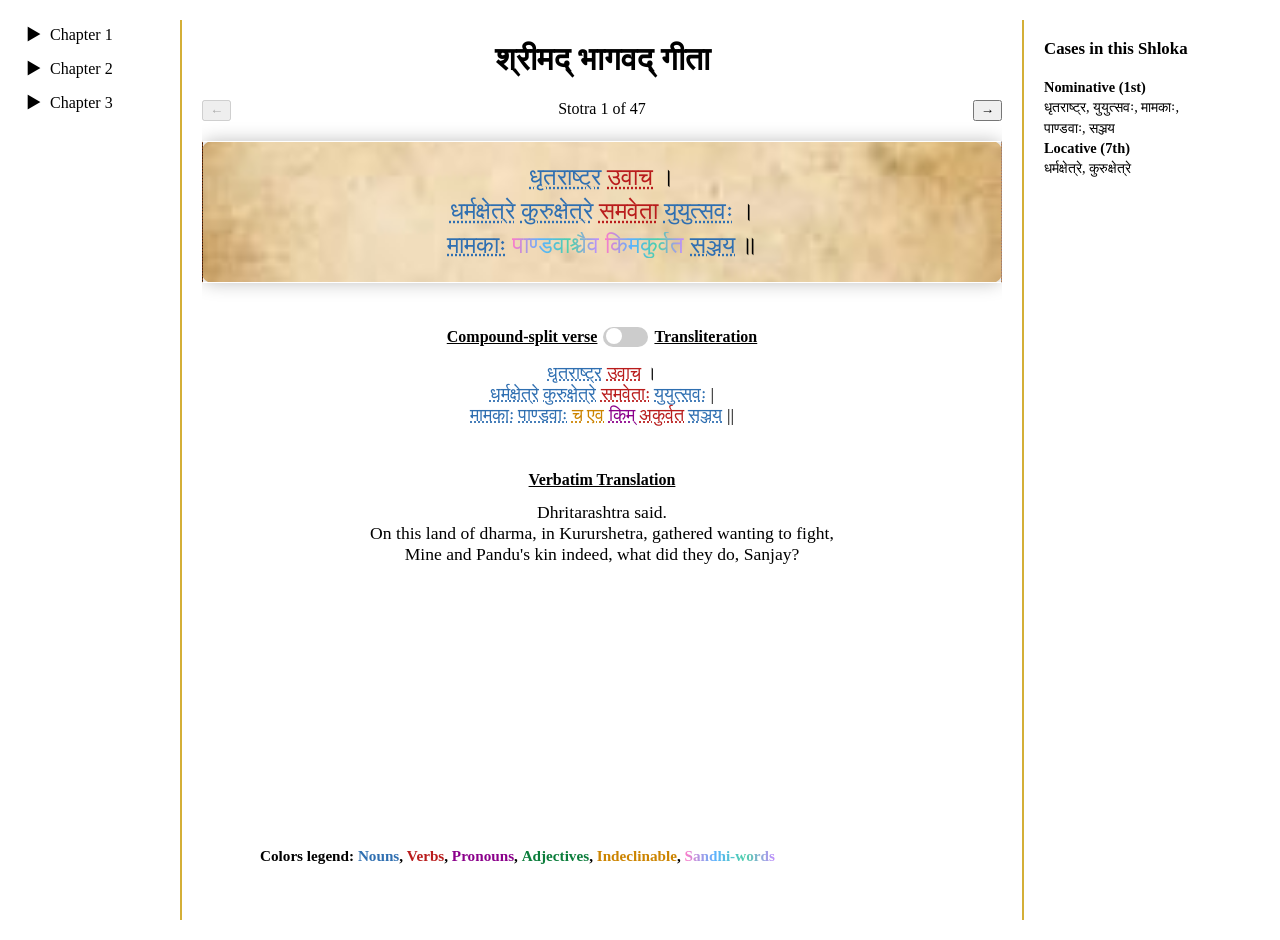
==== index.html @ 0a7c6cc8 "Add files via upload" ====
<!DOCTYPE html>
<html lang="sa">
<head>
  <meta charset="UTF-8">
  <title>Sanskrit Webpage</title>

  <link rel="stylesheet" href="css/styles.css?v=20240931">
</head>

<body>

  <!-- ⭐ FLEX ROW WRAPPER (sidebar + main-content + case-panel) -->
  <div id="layout-row" style="display:flex; flex-direction:row; align-items:flex-start; gap:20px;">

    <!-- ⭐ LEFT SIDEBAR -->
    <div id="sidebar">
      <div id="index-container"></div>
    </div>

    <!-- ⭐ MAIN CONTENT -->
    <div id="main-content">

      <h1 style="text-align: center;">श्रीमद् भागवद् गीता</h1>

      <div class="nav-inline">
        <button id="prevBtn" onclick="changePage(-1)">←</button>
        <div id="pageIndicator"></div>
        <button id="nextBtn" onclick="changePage(1)">→</button>
      </div>

      <!-- ⭐ SHLOKA (PARCHMENT) -->
      <div id="shloka-section">
        <div id="shloka" class="sanskrit-text stotra-text"></div>
      </div>

      <div class="section-divider"></div>

      <!-- ⭐ SINGLE COLUMN LAYOUT -->
      <div id="single-column">

        <!-- ⭐ Display label -->
		<!-- <div id="display-mode-label">
			<strong>Display:</strong>
		</div> -->	
		
		<!-- ⭐ SANDHI / TRANSLIT TOGGLE -->
        <div class="section-title toggle-wrapper">

          <span class="toggle-label-left"><b>Compound-split verse</b></span>

          <label class="toggle-switch">
            <input type="checkbox" id="toggle-slider" onclick="toggleSandhiTranslit()">
            <span class="slider"></span>
          </label>

          <span class="toggle-label-right"><b>Transliteration</b></span>

        </div>

        <div class="sanskrit-block">
          <div id="sandhi" class="sanskrit-text"></div>
        </div>

        <div class="sanskrit-block">
          <div id="translit" class="sanskrit-text" style="display:none;"></div>
        </div>

        <!-- ⭐ VERBATIM TRANSLATION (always visible) -->
        <div class="section-title"><b>Verbatim Translation</b></div>

		<div class="sanskrit-block">
          <div id="translation" class="sanskrit-text"></div>
        </div>

      </div> <!-- end single-column -->

    </div> <!-- end main-content -->

    <!-- button to check words missing from the dictionary -->
    <button id="check-missing-btn" onclick="runChecker()">Check Missing Words</button> 

    <!-- ⭐ RIGHT CASE PANEL -->
    <div id="case-panel"></div>

  </div> <!-- end layout-row -->

  <!-- ⭐ COLOR LEGEND -->
  <div id="color-legend">
    Colors legend:
    <span class="noun">Nouns</span>,
    <span class="verb">Verbs</span>,
    <span class="pronoun">Pronouns</span>,
    <span class="adjective">Adjectives</span>,
    <span class="indeclinable">Indeclinable</span>,
    <span class="sandhi">Sandhi-words</span>
  </div>

  <!-- ⭐ Scripts -->
  <script src="js/dict.js"></script>
  <script src="js/dict-sandhi_ch1.js"></script>
  <script src="js/dict-sandhi_ch2.js"></script>

  <script src="js/ch1_01_10.js"></script>
  <script src="js/ch1_11_20.js"></script>
  <script src="js/ch1_21_30.js"></script>
  <script src="js/ch1_31_40.js"></script>
  <script src="js/ch1_41_47.js"></script>

  <script src="js/ch2_01_10.js"></script>
  <script src="js/ch2_11_20.js"></script>
  <script src="js/ch2_21_30.js"></script>
  <script src="js/ch2_31_40.js"></script>
  <script src="js/ch2_41_50.js"></script>
  <script src="js/ch2_51_60.js"></script>
  <script src="js/ch2_61_70.js"></script>
  <script src="js/ch2_71_72.js"></script>

  <script src="js/chapter1.js"></script>
  <script src="js/chapter2.js"></script>
  <script src="js/chapter3.js"></script>

  <script src="js/dict_checker.js"></script>

  <script src="js/render.js"></script>

  <div id="meaningPopup" style="
    position: absolute;
    background: #fff8dc;
    border: 1px solid #c9a86a;
    padding: 8px 12px;
    border-radius: 8px;
    font-size: 18px;
    display: none;
    max-width: 200px;
    box-shadow: 0 4px 10px rgba(0,0,0,0.2);
    z-index: 9999;
  "></div>

</body>
</html>
---- css/styles.css ----
/* ⭐ PAGE LAYOUT */
body {
  font-family: 'Noto Serif Devanagari', serif;
  margin: 0;
  padding: 20px;
}

/* ⭐ Responsive layout wrapper */
#layout-row {
  display: grid;
  grid-template-columns: 180px 1fr 180px; /* desktop: 3 columns */
  gap: 20px;
  height: 100vh;
  overflow: hidden;
}

/* ⭐ Mobile collapse */
@media (max-width: 900px) {
  #layout-row {
    grid-template-columns: 1fr; /* stack all blocks */
    height: auto;               /* allow natural height */
  }

  #sidebar,
  #case-panel {
    width: 100%;
    height: auto;
    border: none;
    padding: 10px 0;
    overflow: visible;
  }

  #main-content {
    width: 100%;
    height: auto;
    overflow: visible;
  }
}


/* ⭐ LEFT SIDEBAR — fixed width, stable */
#sidebar {
  width: 150px;
  flex-shrink: 0;         /* never shrink */
  padding-right: 10px;
  border-right: 2px solid #d4af37;

  height: 100vh;
  overflow-y: scroll;      /* always reserve scrollbar space */
  scrollbar-width: none;   /* hide scrollbar (Firefox) */
}

#sidebar::-webkit-scrollbar {
  width: 0px;              /* hide scrollbar (Chrome/Safari) */
}

/* ⭐ MAIN CONTENT — flexible center */
#main-content {
  flex: 1;                 /* grows to fill remaining space */
  min-width: 0;            /* prevents overflow pushing case-panel */
  max-width: 800px;

  height: 100vh;
  overflow-y: auto;        /* scroll inside main content */
}

/* ⭐ RIGHT CASE PANEL — fixed width, stable */
#case-panel {
  width: 180px;            /* match sidebar width */
  flex-shrink: 0;          /* never shrink */

  height: 100vh;
  overflow-y: scroll;      /* always reserve scrollbar space */
  padding-left: 20px;
  border-left: 2px solid #d4af37;

  font-size: 0.9rem;
  line-height: 1.4;

  scrollbar-width: none;   /* hide scrollbar (Firefox) */
}

#case-panel::-webkit-scrollbar {
  width: 0px;              /* hide scrollbar (Chrome/Safari) */
}

/* --------------------------------------------- */
/* GRAMMATICAL COLORING */
/* --------------------------------------------- */

.noun { color: #2f6fb1; font-weight: 550; }
.verb { color: #b91c1c; font-weight: 550; }

.adjective { color: #0b7d3b; font-weight: 550; }
.pronoun { color: #8b008b; font-weight: 550; }
.indeclinable { color: #cc8400; font-weight: 550; }

#shloka .noun, #sandhi .noun, #translit .noun { color: #2f6fb1 !important; }
#shloka .verb, #sandhi .verb, #translit .verb { color: #b91c1c !important; }
#shloka .adjective, #sandhi .adjective, #translit .adjective { color: #0b7d3b !important; }
#shloka .pronoun, #sandhi .pronoun, #translit .pronoun { color: #8b008b !important; }
#shloka .indeclinable, #sandhi .indeclinable, #translit .indeclinable { color: #cc8400 !important; }

.noun[title], .verb[title], .adjective[title], .pronoun[title], .indeclinable[title] {
  text-decoration: underline dotted;
  cursor: help;
}

/* ⭐ Multi-color balanced gradient for sandhi words */
.sandhi {
  background: linear-gradient(90deg,
    #ff7ac8,
    #5ab3ff,
    #4dd0a9,
    #c38cff
  );
  -webkit-background-clip: text;
  -webkit-text-fill-color: transparent;
  font-weight: 550; /* weight of sandhi words in parchment section*/
}

#shloka .sandhi {
  background: linear-gradient(90deg,
    #ff7ac8,
    #5ab3ff,
    #4dd0a9,
    #c38cff
  ) !important;
  -webkit-background-clip: text !important;
  -webkit-text-fill-color: transparent !important;
}

#sandhi .sandhi,
#translit .sandhi {
  background: none !important;
  -webkit-text-fill-color: inherit !important;
}

/* --------------------------------------------- */
/* LAYOUT + VISUALS */
/* --------------------------------------------- */

.nav-inline {
  display: flex;
  justify-content: space-between;
  margin-bottom: 20px;
}

.stotra-text {
  text-align: center;
  font-size: 1.5rem;
  line-height: 1.4;
}

/* ⭐ Parchment background */
#shloka-section {
  margin-bottom: 1px;
  padding: 10px;
  min-height: 120px;

  /* parchment background */
  background-image: url('../images/parchment.jpg');
  background-size: cover;
  background-repeat: no-repeat;
  background-position: center;

  /* burnt-edge border */
  border: 1px solid transparent;
  border-image-source: url('../images/burnt-edge.png');
  border-image-slice: 30;
  border-image-repeat: round;
  border-radius: 10px;
  box-shadow: 0 0 18px rgba(0,0,0,0.25);

  /* ⭐ NEW: vertical centering */
  display: flex;
  flex-direction: column;
  justify-content: center;   /* vertical centering */
  align-items: center;        /* horizontal centering */
}


.section-divider {
  width: 100%;
  height: 40px;
  background: url('../images/gold-divider.png') center no-repeat;
  background-size: contain;
  margin: 2px 0;
}

/* ⭐ Responsive verse block layout */
#two-column {
  display: grid;
  grid-template-columns: repeat(auto-fit, minmax(300px, 1fr));
  gap: 20px;
}

/* ⭐ Mobile collapse */
@media (max-width: 900px) {
  #two-column {
    grid-template-columns: 1fr;
  }
}

/* ⭐ Desktop full-width for Sandhi/Translit/Translation */
@media (min-width: 900px) {
  #two-column {
    grid-template-columns: 1fr;
  }
}



.column {
  width: 48%;
  text-align: center;
}

/* ⭐ Center-align Sandhi, Transliteration, Translation */
#sandhi,
#translit,
#translation {
  text-align: center;
  font-weight: 400; /*font size for the text under title 'verbatim tranlsation' */
}

.section-title {
  text-align: center;
  margin-bottom: 3px;
  text-decoration: underline;
}

/* #display-mode-label {
  font-size: 16px;
  margin-bottom: 6px;
  opacity: 0.75;
  text-align: center;
} */


/* ⭐ Collapsible chapter styling */
.chapter-header {
  display: flex;
  align-items: center;
  cursor: pointer;
  font-weight: bold;
  margin-bottom: 5px;
}


/* ⭐ Chapter block + grouped index */
.chapter-block {
  margin-bottom: 2px;
}

.chapter-body {
  margin-left: 10px;
}

.group-header {
  cursor: pointer;
  font-weight: 600;
  margin: 4px 0;
}


.verses li:hover {
  color: #b8860b;
}

#color-legend {
  position: fixed;
  bottom: 30px;
  left: 250px;
  font-size: 0.95rem;
  font-weight: 600;
  background: #fff;
  padding: 5px 10px;
  border-radius: 4px;
}

.toggle-wrapper {
  display: flex;
  align-items: center;
  justify-content: center;
  gap: 12px;
  margin-bottom: 10px;
}

.toggle-label {
  font-size: 1.2rem;
  font-weight: 600;
}

.toggle-switch {
  position: relative;
  width: 45px;  /* smaller track */
  height: 20px; /* smaller track height */
}

.toggle-switch input {
  opacity: 0;
  width: 0;
  height: 0;
}

.slider {
  position: absolute;
  cursor: pointer;
  top: 0;
  left: 0;
  right: 0;
  bottom: 0;
  background-color: #ccc;
  border-radius: 20px;
  transition: 0.3s;
}

.slider:before {
  position: absolute;
  content: "";
  height: 16px;     /* smaller knob */
  width: 16px;      /* smaller knob */
  left: 3px;        /* adjust for smaller sizeb */
  bottom: 3px;
  background-color: white;
  border-radius: 50%;
  transition: 0.3s;
}

input:checked + .slider {
  background-color: #b8860b;
}

input:checked + .slider:before {
  transform: translateX(24px);
}

.section-title.toggle-wrapper {
  display: flex;
  align-items: center;
  justify-content: center;
  gap: 6px;
  margin-bottom: 6px;   /* match Sandhi title spacing */
  font-weight: 700;      /* ⭐ bold headings */
}

.section-title {
  display: flex;
  align-items: center;
  justify-content: center;
  gap: 10px;
}


/* ⭐ Match Shloka parchment typography + center alignment */
#sandhi.sanskrit-text,
#translit.sanskrit-text,
#translation.sanskrit-text {
  text-align: center !important;
  font-size: 1.1rem;
  line-height: 1.2;
  white-space: pre-line;
  word-break: break-word;
  padding: 10px 0;            /* match shloka-section vertical spacing */
  margin-bottom: 35px;        /* match parchment block spacing */
  font-weight: 400;
}

/* ⭐ Parchment-like container for Sandhi/Translit/Translation */
.sanskrit-block {
  width: 100%;
  padding: 0;
  margin: 0 auto;
  text-align: center;
}

/* --------------------------------------------- */
/* ⭐ SIDEBAR TREE-VIEW UPGRADE */
/* --------------------------------------------- */

/* Remove bullets from verse lists */
#sidebar ul.verses {
  list-style: disc;
  padding-left: 2;
  margin-left: 2;
}

/* Verse items */
#sidebar ul.verses li {
  padding: 4px 4px;
  cursor: pointer;
  border-radius: 6px;
  transition: background 0.2s;
}

#sidebar ul.verses li:hover {
  background: #f0e6d2;
}

/* Chapter headers */
.chapter-header {
  cursor: pointer;
  padding: 4px 4px;
  margin: 4px 0:
  font-size: 16px;
  font-weight: normal;
  display: flex;
  align-items: center;
  gap: 6px;
  transition: background 0.2s;
}

/* Group headers */
.group-header {
  cursor: pointer;
  padding: 4px 8px;
  margin: 4px 0 2px 0;
  font-weight: normal;
  border-radius: 6px;
  display: flex;
  align-items: center;
  gap: 6px;
  transition: background 0.2s;
}

.chapter-header:hover {
  background: #e8dcc0;
}

.group-header:hover {
  background: #e8dcc0;
}


/* Arrow icons */
.toggle-icon {
  font-size: 18px;
  width: 20px;
  display: inline-block;
  text-align: center;
}

/* ⭐ Highlight the active verse in the index */
#sidebar ul.verses li.active-verse {
  font-weight: bold;
  text-decoration: underline;
  color: #b8860b;   /* optional: golden highlight */
}


/* ⭐ Unified index typography */
.chapter-header,
.group-header,
#sidebar ul.verses li {
  font-size: 16px !important;
  font-weight: normal !important;
}

#sidebar ul.verses li.active-verse {
  font-weight: 700 !important;
  text-decoration: underline !important;
  color: #b8860b !important;
}
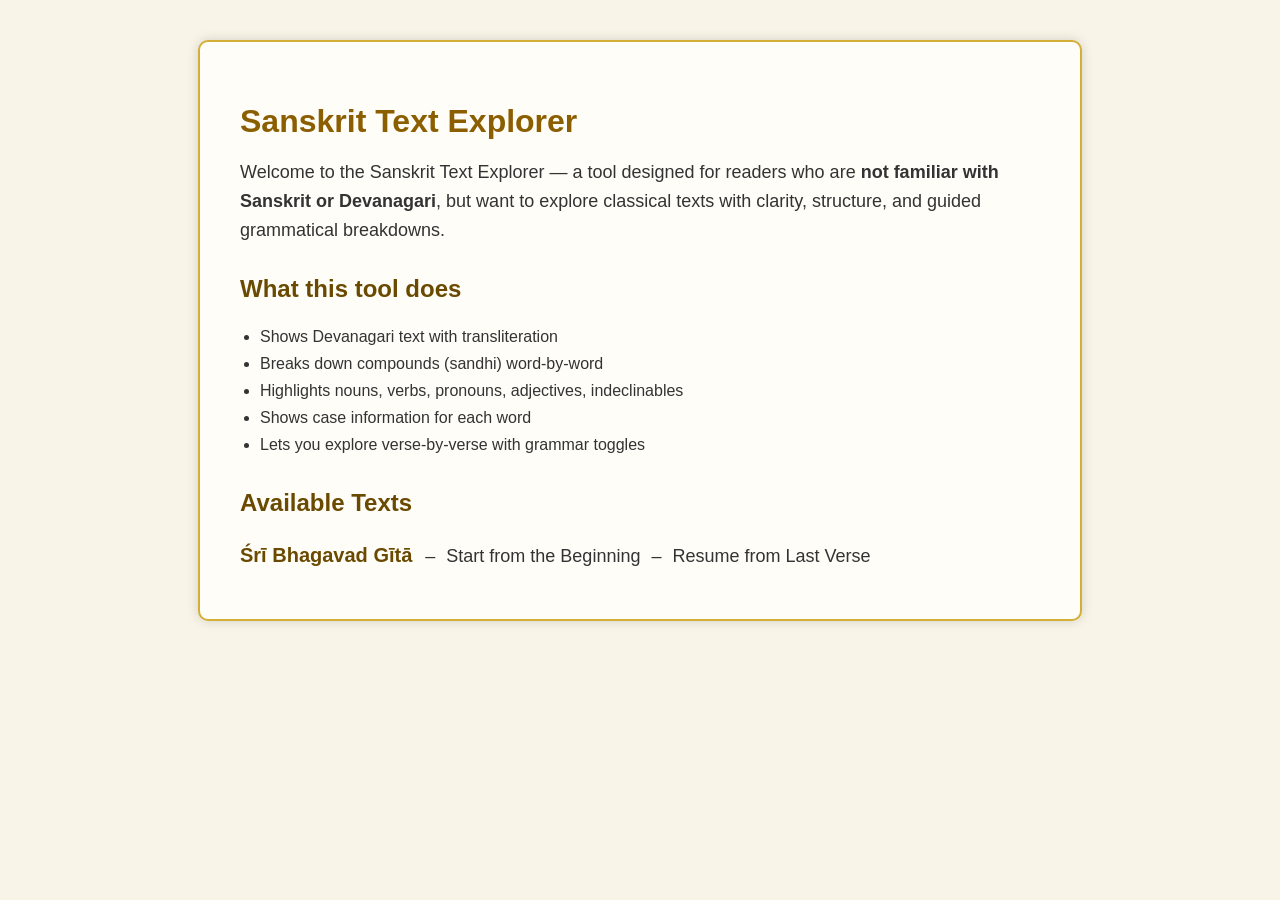
==== commit c487e956: "Add files via upload" ====
--- a/index.html
+++ b/index.html
@@ -1,140 +1,78 @@
 <!DOCTYPE html>
-<html lang="sa">
+<html lang="en">
 <head>
   <meta charset="UTF-8">
-  <title>Sanskrit Webpage</title>
+  <title>Sanskrit Text Explorer</title>
 
-  <link rel="stylesheet" href="css/styles.css?v=20240931">
+  <!-- Landing page stylesheet -->
+  <link rel="stylesheet" href="css/landing.css">
 </head>
 
 <body>
 
-  <!-- ⭐ FLEX ROW WRAPPER (sidebar + main-content + case-panel) -->
-  <div id="layout-row" style="display:flex; flex-direction:row; align-items:flex-start; gap:20px;">
+  <div id="landing-container">
 
-    <!-- ⭐ LEFT SIDEBAR -->
-    <div id="sidebar">
-      <div id="index-container"></div>
+    <h1>Sanskrit Text Explorer</h1>
+
+    <p>
+      Welcome to the Sanskrit Text Explorer — a tool designed for readers who are 
+      <strong>not familiar with Sanskrit or Devanagari</strong>, but want to explore classical texts 
+      with clarity, structure, and guided grammatical breakdowns.
+    </p>
+
+    <h2>What this tool does</h2>
+    <ul>
+      <li>Shows Devanagari text with transliteration</li>
+      <li>Breaks down compounds (sandhi) word-by-word</li>
+      <li>Highlights nouns, verbs, pronouns, adjectives, indeclinables</li>
+      <li>Shows case information for each word</li>
+      <li>Lets you explore verse-by-verse with grammar toggles</li>
+    </ul>
+
+    <h2>Available Texts</h2>
+
+	<div class="text-links">
+
+	  <div class="text-entry">
+		<span class="text-title">Śrī Bhagavad Gītā</span>
+
+		<span class="text-actions">
+		  – 
+		  <a href="gita/index_gita.html"
+			 onclick="localStorage.removeItem('lastVerse'); localStorage.removeItem('lastChapter');">
+			 Start from the Beginning
+		  </a>
+
+		  –
+		  <a href="gita/index_gita.html">
+			 Resume from Last Verse
+		  </a>
+		</span>
+
+		<div id="resume-info" class="resume-info"></div>
+	  </div>
+
+	</div>
+
+    <!-- Future texts -->
+    <!--
+    <div class="text-links">
+      <a href="upanishads/index_upanishads.html">Upanishads Explorer</a>
+      <a href="yogasutra/index_yogasūtra.html">Yoga Sutras Explorer</a>
     </div>
+    -->
 
-    <!-- ⭐ MAIN CONTENT -->
-    <div id="main-content">
-
-      <h1 style="text-align: center;">श्रीमद् भागवद् गीता</h1>
-
-      <div class="nav-inline">
-        <button id="prevBtn" onclick="changePage(-1)">←</button>
-        <div id="pageIndicator"></div>
-        <button id="nextBtn" onclick="changePage(1)">→</button>
-      </div>
-
-      <!-- ⭐ SHLOKA (PARCHMENT) -->
-      <div id="shloka-section">
-        <div id="shloka" class="sanskrit-text stotra-text"></div>
-      </div>
-
-      <div class="section-divider"></div>
-
-      <!-- ⭐ SINGLE COLUMN LAYOUT -->
-      <div id="single-column">
-
-        <!-- ⭐ Display label -->
-		<!-- <div id="display-mode-label">
-			<strong>Display:</strong>
-		</div> -->	
-		
-		<!-- ⭐ SANDHI / TRANSLIT TOGGLE -->
-        <div class="section-title toggle-wrapper">
-
-          <span class="toggle-label-left"><b>Compound-split verse</b></span>
-
-          <label class="toggle-switch">
-            <input type="checkbox" id="toggle-slider" onclick="toggleSandhiTranslit()">
-            <span class="slider"></span>
-          </label>
-
-          <span class="toggle-label-right"><b>Transliteration</b></span>
-
-        </div>
-
-        <div class="sanskrit-block">
-          <div id="sandhi" class="sanskrit-text"></div>
-        </div>
-
-        <div class="sanskrit-block">
-          <div id="translit" class="sanskrit-text" style="display:none;"></div>
-        </div>
-
-        <!-- ⭐ VERBATIM TRANSLATION (always visible) -->
-        <div class="section-title"><b>Verbatim Translation</b></div>
-
-		<div class="sanskrit-block">
-          <div id="translation" class="sanskrit-text"></div>
-        </div>
-
-      </div> <!-- end single-column -->
-
-    </div> <!-- end main-content -->
-
-    <!-- button to check words missing from the dictionary -->
-    <button id="check-missing-btn" onclick="runChecker()">Check Missing Words</button> 
-
-    <!-- ⭐ RIGHT CASE PANEL -->
-    <div id="case-panel"></div>
-
-  </div> <!-- end layout-row -->
-
-  <!-- ⭐ COLOR LEGEND -->
-  <div id="color-legend">
-    Colors legend:
-    <span class="noun">Nouns</span>,
-    <span class="verb">Verbs</span>,
-    <span class="pronoun">Pronouns</span>,
-    <span class="adjective">Adjectives</span>,
-    <span class="indeclinable">Indeclinable</span>,
-    <span class="sandhi">Sandhi-words</span>
   </div>
 
-  <!-- ⭐ Scripts -->
-  <script src="js/dict.js"></script>
-  <script src="js/dict-sandhi_ch1.js"></script>
-  <script src="js/dict-sandhi_ch2.js"></script>
+  <script>
+    const lastChapter = localStorage.getItem('lastChapter');
+    const lastVerse = localStorage.getItem('lastVerse');
 
-  <script src="js/ch1_01_10.js"></script>
-  <script src="js/ch1_11_20.js"></script>
-  <script src="js/ch1_21_30.js"></script>
-  <script src="js/ch1_31_40.js"></script>
-  <script src="js/ch1_41_47.js"></script>
-
-  <script src="js/ch2_01_10.js"></script>
-  <script src="js/ch2_11_20.js"></script>
-  <script src="js/ch2_21_30.js"></script>
-  <script src="js/ch2_31_40.js"></script>
-  <script src="js/ch2_41_50.js"></script>
-  <script src="js/ch2_51_60.js"></script>
-  <script src="js/ch2_61_70.js"></script>
-  <script src="js/ch2_71_72.js"></script>
-
-  <script src="js/chapter1.js"></script>
-  <script src="js/chapter2.js"></script>
-  <script src="js/chapter3.js"></script>
-
-  <script src="js/dict_checker.js"></script>
-
-  <script src="js/render.js"></script>
-
-  <div id="meaningPopup" style="
-    position: absolute;
-    background: #fff8dc;
-    border: 1px solid #c9a86a;
-    padding: 8px 12px;
-    border-radius: 8px;
-    font-size: 18px;
-    display: none;
-    max-width: 200px;
-    box-shadow: 0 4px 10px rgba(0,0,0,0.2);
-    z-index: 9999;
-  "></div>
+    if (lastChapter && lastVerse !== null) {
+      document.getElementById('resume-info').innerText =
+        `Last visited: ${lastChapter}, Verse ${parseInt(lastVerse) + 1}`;
+    }
+  </script>
 
 </body>
 </html>
--- a/css/landing.css
+++ b/css/landing.css
@@ -0,0 +1,86 @@
+/* --------------------------------------------- */
+/* LANDING PAGE — Sanskrit Explorer               */
+/* --------------------------------------------- */
+
+body {
+  font-family: "Segoe UI", sans-serif;
+  background: #f9f4e8; /* parchment tone */
+  margin: 0;
+  padding: 0;
+  color: #333;
+}
+
+/* Centered container */
+#landing-container {
+  max-width: 800px;
+  margin: 40px auto;
+  padding: 40px;
+  background: #fffdf7;
+  border: 2px solid #d4af37; /* gold border */
+  border-radius: 10px;
+  box-shadow: 0 0 12px rgba(0,0,0,0.15);
+}
+
+/* Headings */
+h1 {
+  font-size: 32px;
+  margin-bottom: 10px;
+  color: #8b5e00; /* deep gold-brown */
+}
+
+h2 {
+  margin-top: 30px;
+  color: #6a4a00;
+}
+
+/* Paragraphs */
+p {
+  line-height: 1.6;
+  font-size: 18px;
+}
+
+/* List styling */
+ul {
+  padding-left: 20px;
+  line-height: 1.7;
+}
+
+/* --------------------------------------------- */
+/* TEXT ENTRY (Śrī Bhagavad Gītā line)           */
+/* --------------------------------------------- */
+
+.text-entry {
+  margin-top: 20px;
+  font-size: 18px;
+  line-height: 1.8;
+}
+
+.text-title {
+  font-weight: 600;
+  color: #6a4a00; /* deep gold-brown */
+  font-size: 20px;
+}
+
+.text-actions {
+  margin-left: 8px;
+  font-size: 18px;
+}
+
+.text-actions a {
+  color: #333;
+  text-decoration: none;
+  font-weight: 500;
+  margin: 0 6px;
+}
+
+.text-actions a:hover {
+  text-decoration: underline;
+}
+
+/* Resume info text */
+.resume-info {
+  margin-top: 6px;
+  color: #555;
+  font-style: italic;
+  font-size: 16px;
+}
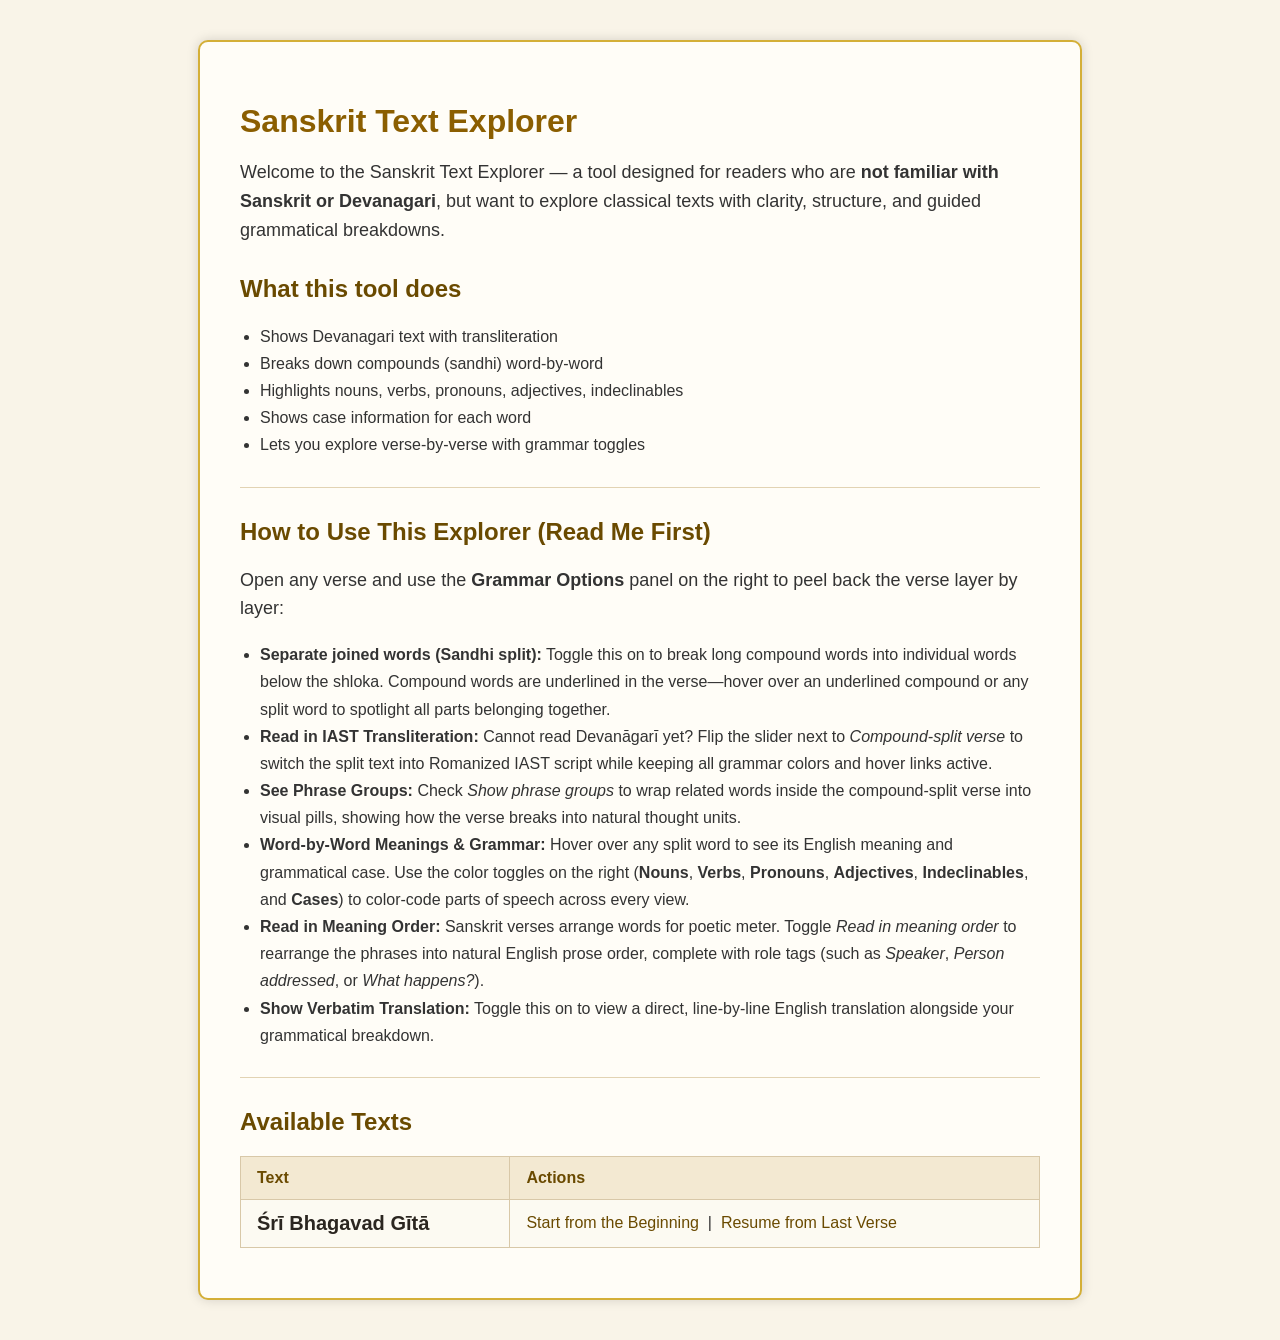
==== commit 63fa0eea: "Add files via upload" ====
--- a/index.html
+++ b/index.html
@@ -2,10 +2,63 @@
 <html lang="en">
 <head>
   <meta charset="UTF-8">
+  <meta name="viewport" content="width=device-width, initial-scale=1.0">
   <title>Sanskrit Text Explorer</title>
 
   <!-- Landing page stylesheet -->
   <link rel="stylesheet" href="css/landing.css">
+
+  <style>
+    .texts-table {
+      width: 100%;
+      border-collapse: collapse;
+      margin-top: 12px;
+      margin-bottom: 10px;
+      background-color: #fcfaf2;
+    }
+
+    .texts-table th,
+    .texts-table td {
+      border: 1px solid #d8c8a8;
+      padding: 12px 16px;
+      text-align: left;
+    }
+
+    .texts-table th {
+      background-color: #f3e9d2;
+      color: #6a4a00;
+      font-weight: 600;
+    }
+
+    .texts-table .text-title {
+      font-weight: 600;
+      color: #2b2620;
+    }
+
+    .texts-table a {
+      color: #6a4a00;
+      text-decoration: none;
+      font-weight: 500;
+    }
+
+    .texts-table a:hover {
+      text-decoration: underline;
+    }
+	
+	    @media (max-width: 768px) {
+      #landing-container {
+        padding: 16px !important;
+        margin: 10px !important;
+        width: auto !important;
+      }
+
+      .texts-table th,
+      .texts-table td {
+        padding: 10px 12px;
+        font-size: 0.95rem;
+      }
+    }
+  </style>
 </head>
 
 <body>
@@ -29,50 +82,89 @@
       <li>Lets you explore verse-by-verse with grammar toggles</li>
     </ul>
 
+    <hr style="border: 0; border-top: 1px solid #e2d3b3; margin: 28px 0 22px;">
+
+    <h2>How to Use This Explorer (Read Me First)</h2>
+    <p>
+      Open any verse and use the <strong>Grammar Options</strong> panel on the right to peel back
+      the verse layer by layer:
+    </p>
+    <ul class="how-to-list">
+      <li>
+        <strong>Separate joined words (Sandhi split):</strong> Toggle this on to break long
+        compound words into individual words below the shloka. Compound words are underlined in the
+        verse—hover over an underlined compound or any split word to spotlight all parts belonging
+        together.
+      </li>
+      <li>
+        <strong>Read in IAST Transliteration:</strong> Cannot read Devanāgarī yet? Flip the slider
+        next to <em>Compound-split verse</em> to switch the split text into Romanized IAST script
+        while keeping all grammar colors and hover links active.
+      </li>
+      <li>
+        <strong>See Phrase Groups:</strong> Check <em>Show phrase groups</em> to wrap related words
+        inside the compound-split verse into visual pills, showing how the verse breaks into natural
+        thought units.
+      </li>
+      <li>
+        <strong>Word-by-Word Meanings &amp; Grammar:</strong> Hover over any split word to see its
+        English meaning and grammatical case. Use the color toggles on the right (<strong>Nouns</strong>,
+        <strong>Verbs</strong>, <strong>Pronouns</strong>, <strong>Adjectives</strong>,
+        <strong>Indeclinables</strong>, and <strong>Cases</strong>) to color-code parts of speech
+        across every view.
+      </li>
+      <li>
+        <strong>Read in Meaning Order:</strong> Sanskrit verses arrange words for poetic meter.
+        Toggle <em>Read in meaning order</em> to rearrange the phrases into natural English prose
+        order, complete with role tags (such as <em>Speaker</em>, <em>Person addressed</em>, or
+        <em>What happens?</em>).
+      </li>
+      <li>
+        <strong>Show Verbatim Translation:</strong> Toggle this on to view a direct, line-by-line
+        English translation alongside your grammatical breakdown.
+      </li>
+    </ul>
+
+    <hr style="border: 0; border-top: 1px solid #e2d3b3; margin: 28px 0 22px;">
+
     <h2>Available Texts</h2>
 
-	<div class="text-links">
-
-	  <div class="text-entry">
-		<span class="text-title">Śrī Bhagavad Gītā</span>
-
-		<span class="text-actions">
-		  – 
-		  <a href="gita/index_gita.html"
-			 onclick="localStorage.removeItem('lastVerse'); localStorage.removeItem('lastChapter');">
-			 Start from the Beginning
-		  </a>
-
-		  –
-		  <a href="gita/index_gita.html">
-			 Resume from Last Verse
-		  </a>
-		</span>
-
-		<div id="resume-info" class="resume-info"></div>
-	  </div>
-
-	</div>
-
-    <!-- Future texts -->
-    <!--
-    <div class="text-links">
-      <a href="upanishads/index_upanishads.html">Upanishads Explorer</a>
-      <a href="yogasutra/index_yogasūtra.html">Yoga Sutras Explorer</a>
-    </div>
-    -->
+    <table class="texts-table">
+      <thead>
+        <tr>
+          <th>Text</th>
+          <th>Actions</th>
+        </tr>
+      </thead>
+      <tbody>
+        <tr>
+          <td class="text-title">Śrī Bhagavad Gītā</td>
+          <td>
+            <a href="gita/index_gita.html"
+               onclick="localStorage.removeItem('currentVerseIndex'); localStorage.removeItem('currentChapter');">
+              Start from the Beginning
+            </a>
+            &nbsp;|&nbsp;
+            <a href="gita/index_gita.html">
+              Resume from Last Verse
+            </a>
+          </td>
+        </tr>
+        <!-- Future texts -->
+        <!--
+        <tr>
+          <td class="text-title">Upanishads</td>
+          <td><a href="upanishads/index_upanishads.html">Explore Text</a></td>
+        </tr>
+        <tr>
+          <td class="text-title">Yoga Sutras</td>
+          <td><a href="yogasutra/index_yogasūtra.html">Explore Text</a></td>
+        </tr>
+        -->
+      </tbody>
+    </table>
 
   </div>
 
-  <script>
-    const lastChapter = localStorage.getItem('lastChapter');
-    const lastVerse = localStorage.getItem('lastVerse');
-
-    if (lastChapter && lastVerse !== null) {
-      document.getElementById('resume-info').innerText =
-        `Last visited: ${lastChapter}, Verse ${parseInt(lastVerse) + 1}`;
-    }
-  </script>
-
 </body>
 </html>
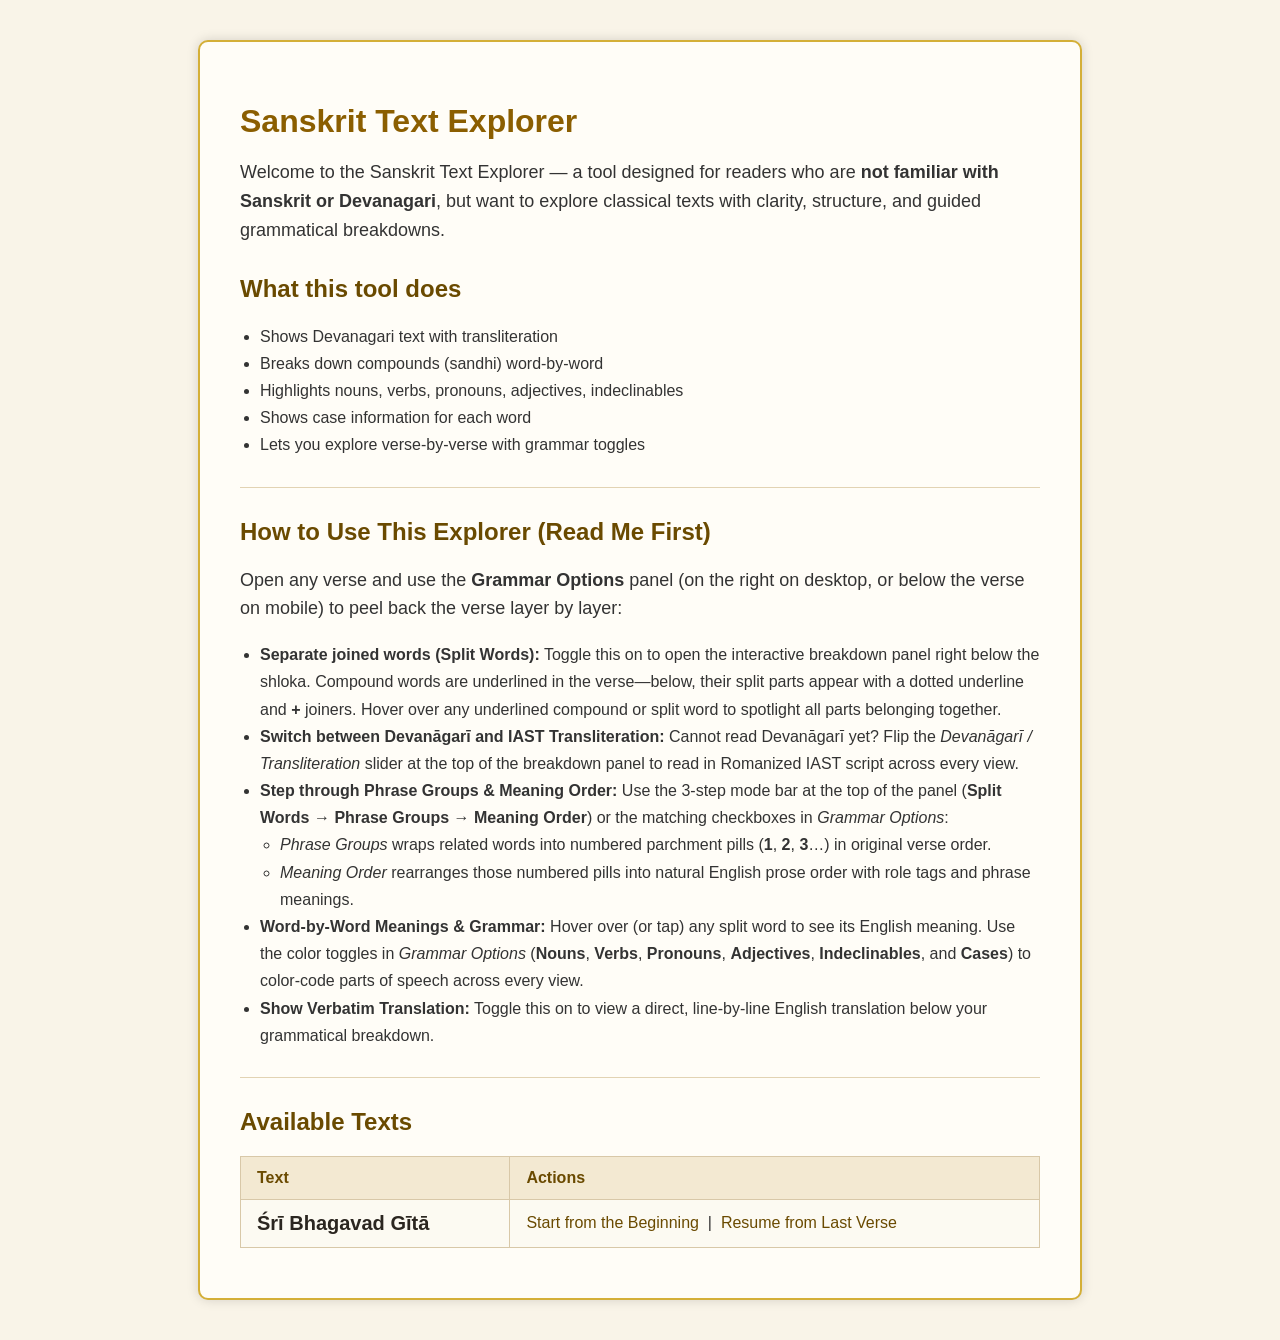
==== commit d083e550: "Add files via upload" ====
--- a/index.html
+++ b/index.html
@@ -86,42 +86,27 @@
 
     <h2>How to Use This Explorer (Read Me First)</h2>
     <p>
-      Open any verse and use the <strong>Grammar Options</strong> panel on the right to peel back
-      the verse layer by layer:
+      Open any verse and use the <strong>Grammar Options</strong> panel (on the right on desktop, or below the verse on mobile) to peel back the verse layer by layer:
     </p>
     <ul class="how-to-list">
       <li>
-        <strong>Separate joined words (Sandhi split):</strong> Toggle this on to break long
-        compound words into individual words below the shloka. Compound words are underlined in the
-        verse—hover over an underlined compound or any split word to spotlight all parts belonging
-        together.
+        <strong>Separate joined words (Split Words):</strong> Toggle this on to open the interactive breakdown panel right below the shloka. Compound words are underlined in the verse—below, their split parts appear with a dotted underline and <strong>+</strong> joiners. Hover over any underlined compound or split word to spotlight all parts belonging together.
       </li>
       <li>
-        <strong>Read in IAST Transliteration:</strong> Cannot read Devanāgarī yet? Flip the slider
-        next to <em>Compound-split verse</em> to switch the split text into Romanized IAST script
-        while keeping all grammar colors and hover links active.
+        <strong>Switch between Devanāgarī and IAST Transliteration:</strong> Cannot read Devanāgarī yet? Flip the <em>Devanāgarī / Transliteration</em> slider at the top of the breakdown panel to read in Romanized IAST script across every view.
       </li>
       <li>
-        <strong>See Phrase Groups:</strong> Check <em>Show phrase groups</em> to wrap related words
-        inside the compound-split verse into visual pills, showing how the verse breaks into natural
-        thought units.
+        <strong>Step through Phrase Groups &amp; Meaning Order:</strong> Use the 3-step mode bar at the top of the panel (<strong>Split Words</strong> &rarr; <strong>Phrase Groups</strong> &rarr; <strong>Meaning Order</strong>) or the matching checkboxes in <em>Grammar Options</em>:
+        <ul>
+          <li><em>Phrase Groups</em> wraps related words into numbered parchment pills (<strong>1</strong>, <strong>2</strong>, <strong>3</strong>&hellip;) in original verse order.</li>
+          <li><em>Meaning Order</em> rearranges those numbered pills into natural English prose order with role tags and phrase meanings.</li>
+        </ul>
       </li>
       <li>
-        <strong>Word-by-Word Meanings &amp; Grammar:</strong> Hover over any split word to see its
-        English meaning and grammatical case. Use the color toggles on the right (<strong>Nouns</strong>,
-        <strong>Verbs</strong>, <strong>Pronouns</strong>, <strong>Adjectives</strong>,
-        <strong>Indeclinables</strong>, and <strong>Cases</strong>) to color-code parts of speech
-        across every view.
+        <strong>Word-by-Word Meanings &amp; Grammar:</strong> Hover over (or tap) any split word to see its English meaning. Use the color toggles in <em>Grammar Options</em> (<strong>Nouns</strong>, <strong>Verbs</strong>, <strong>Pronouns</strong>, <strong>Adjectives</strong>, <strong>Indeclinables</strong>, and <strong>Cases</strong>) to color-code parts of speech across every view.
       </li>
       <li>
-        <strong>Read in Meaning Order:</strong> Sanskrit verses arrange words for poetic meter.
-        Toggle <em>Read in meaning order</em> to rearrange the phrases into natural English prose
-        order, complete with role tags (such as <em>Speaker</em>, <em>Person addressed</em>, or
-        <em>What happens?</em>).
-      </li>
-      <li>
-        <strong>Show Verbatim Translation:</strong> Toggle this on to view a direct, line-by-line
-        English translation alongside your grammatical breakdown.
+        <strong>Show Verbatim Translation:</strong> Toggle this on to view a direct, line-by-line English translation below your grammatical breakdown.
       </li>
     </ul>
 
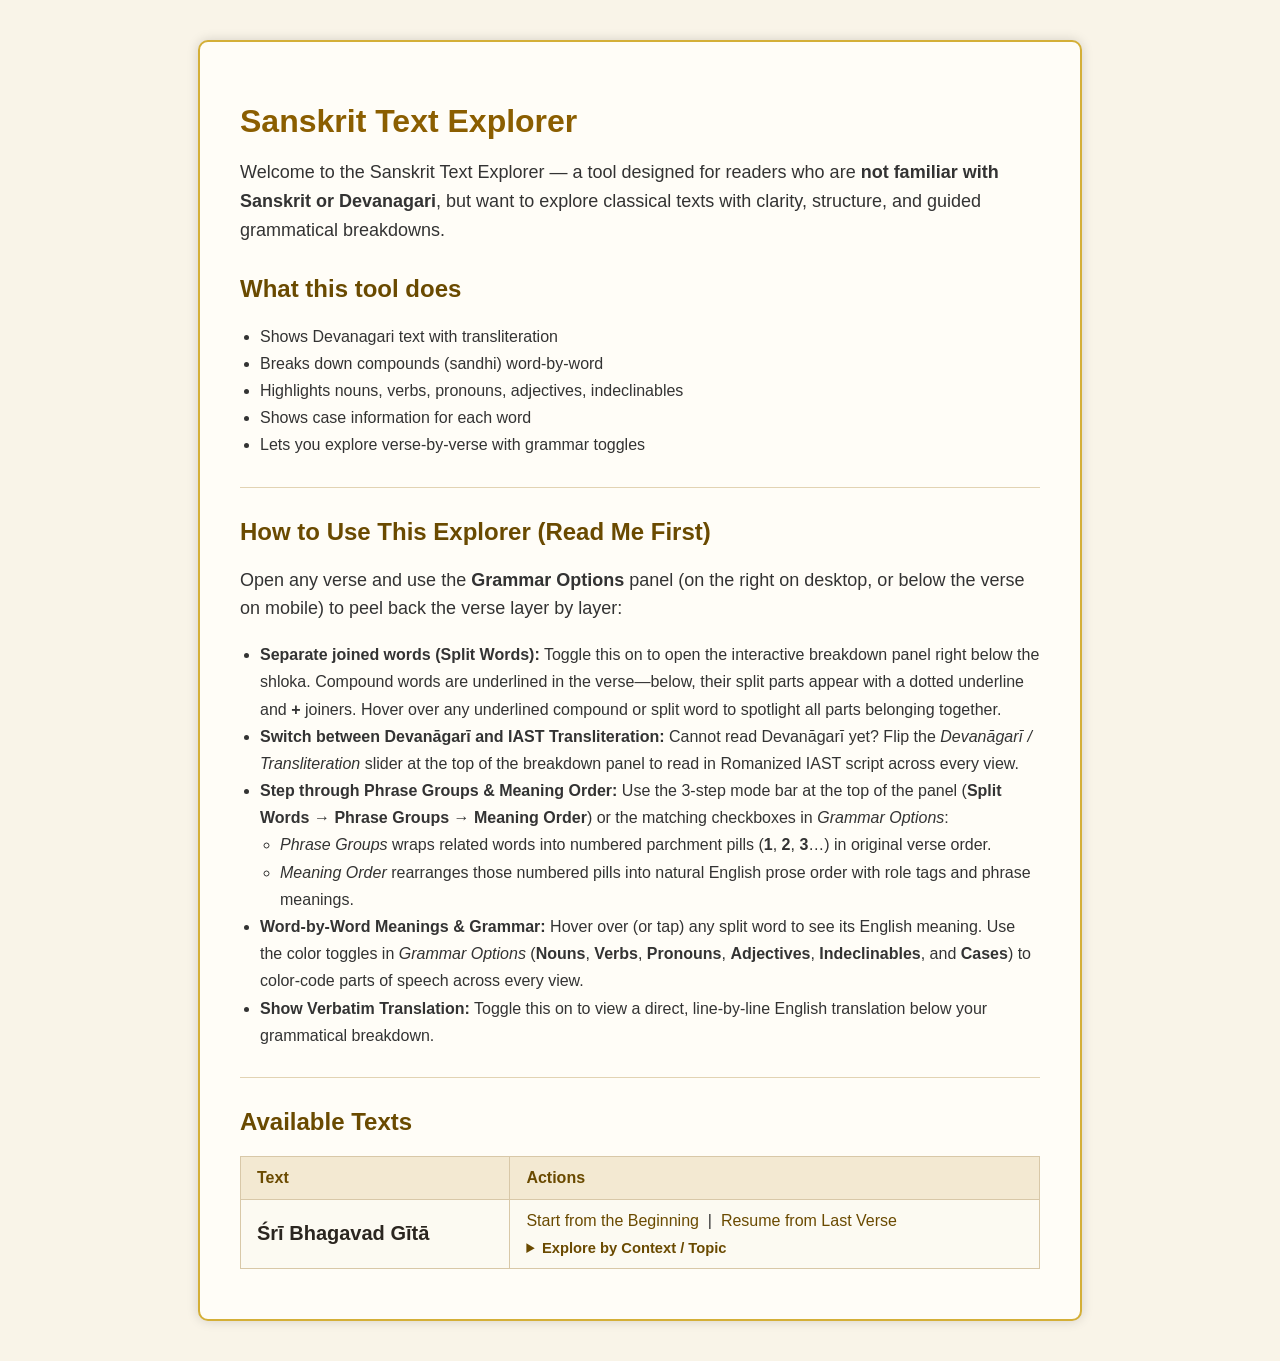
==== commit b611b0e7: "Add files via upload" ====
--- a/index.html
+++ b/index.html
@@ -133,8 +133,29 @@
             <a href="gita/index_gita.html">
               Resume from Last Verse
             </a>
+
+            <details style="margin-top: 10px;">
+              <summary style="cursor: pointer; color: #6a4a00; font-weight: 600; font-size: 0.92rem;">
+                Explore by Context / Topic
+              </summary>
+              <div style="margin-top: 8px; font-size: 0.9rem; line-height: 1.65;">
+                <strong>Chapter 1:</strong>
+                <a href="gita/index_gita.html?ch=1&v=1">1.1–1.3 Opening &amp; Setting</a> &bull;
+                <a href="gita/index_gita.html?ch=1&v=4">1.4–1.20 Warriors &amp; Conches</a> &bull;
+                <a href="gita/index_gita.html?ch=1&v=21">1.21–1.25 Chariot Inspection</a> &bull;
+                <a href="gita/index_gita.html?ch=1&v=26">1.26–1.47 Arjuna's Dilemma</a>
+                <br>
+                <strong>Chapter 2:</strong>
+                <a href="gita/index_gita.html?ch=2&v=1">2.1–2.10 Arjuna's Surrender</a> &bull;
+                <a href="gita/index_gita.html?ch=2&v=11">2.11–2.30 Immortality of the Self</a> &bull;
+                <a href="gita/index_gita.html?ch=2&v=31">2.31–2.38 Warrior's Duty</a> &bull;
+                <a href="gita/index_gita.html?ch=2&v=39">2.39–2.53 Karma Yoga</a> &bull;
+                <a href="gita/index_gita.html?ch=2&v=54">2.54–2.72 Steady Wisdom</a>
+              </div>
+            </details>
           </td>
         </tr>
+
         <!-- Future texts -->
         <!--
         <tr>
